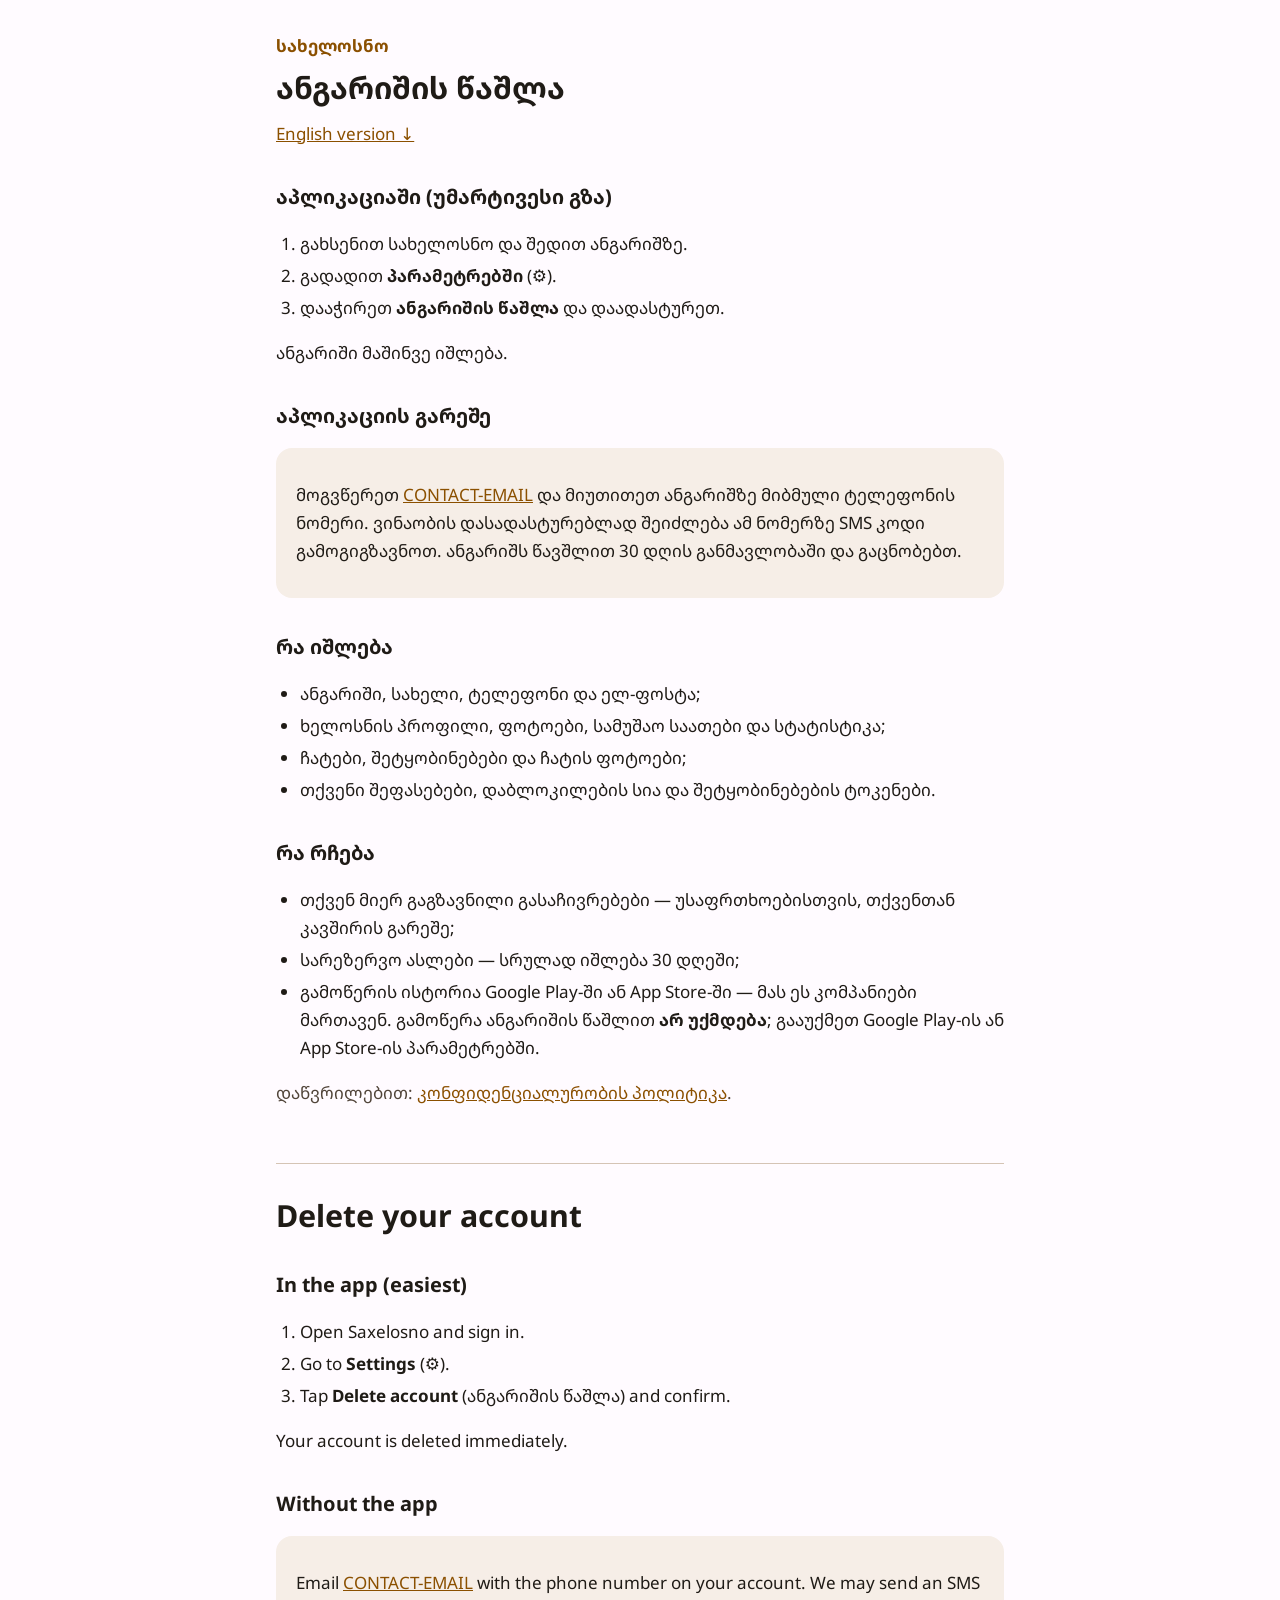
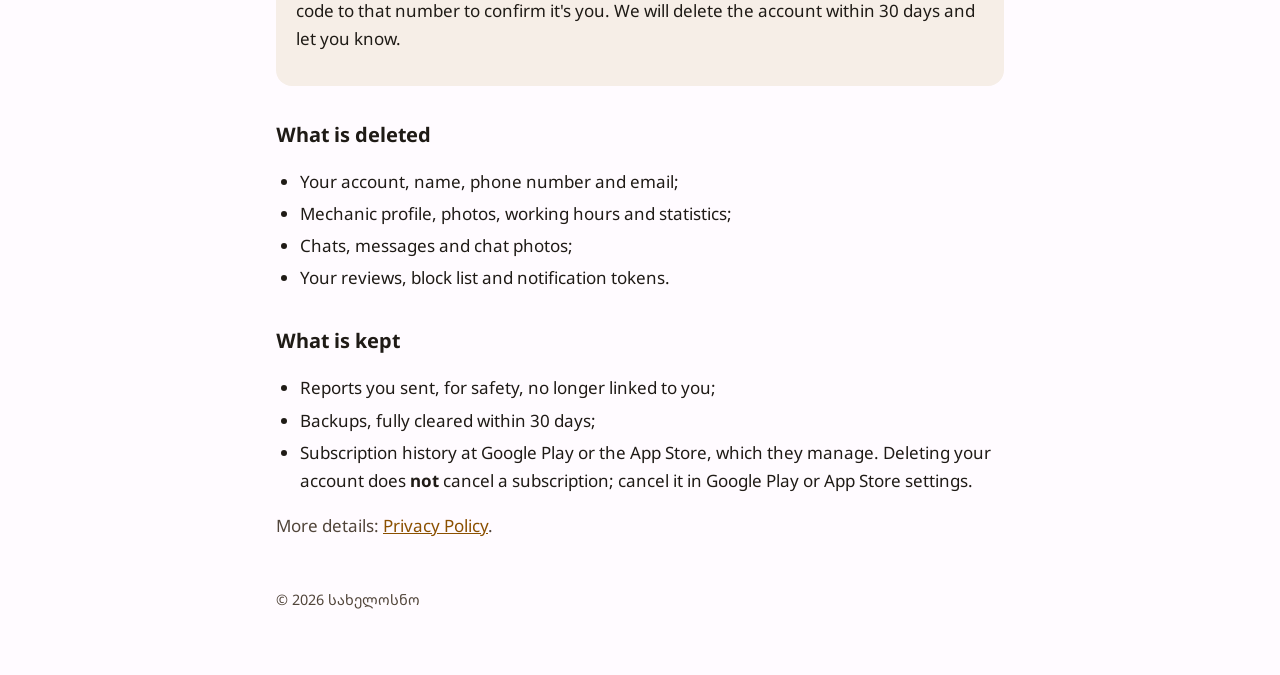
==== delete-account.html @ 9fb82072 "Add privacy policy and account deletion pages - site/: bilingual (Georgian/English) privacy policy, " ====
<!doctype html>
<html lang="ka">
<head>
  <meta charset="utf-8">
  <meta name="viewport" content="width=device-width, initial-scale=1">
  <title>ანგარიშის წაშლა — სახელოსნო</title>
  <meta name="description" content="როგორ წავშალოთ სახელოსნოს ანგარიში / How to delete your Saxelosno account">
  <link rel="preconnect" href="https://fonts.googleapis.com">
  <link rel="preconnect" href="https://fonts.gstatic.com" crossorigin>
  <link href="https://fonts.googleapis.com/css2?family=Noto+Sans+Georgian:wght@400;600;700&display=swap" rel="stylesheet">
  <link rel="stylesheet" href="style.css">
</head>
<body>
<main>
  <header>
    <a class="brand" href="./">სახელოსნო</a>
    <h1>ანგარიშის წაშლა</h1>
    <nav class="lang-switch"><a href="#en">English version ↓</a></nav>
  </header>

  <h2>აპლიკაციაში (უმარტივესი გზა)</h2>
  <ol>
    <li>გახსენით სახელოსნო და შედით ანგარიშზე.</li>
    <li>გადადით <strong>პარამეტრებში</strong> (⚙️).</li>
    <li>დააჭირეთ <strong>ანგარიშის წაშლა</strong> და დაადასტურეთ.</li>
  </ol>
  <p>ანგარიში მაშინვე იშლება.</p>

  <h2>აპლიკაციის გარეშე</h2>
  <div class="card">
    <p>მოგვწერეთ <a href="mailto:CONTACT-EMAIL?subject=%E1%83%90%E1%83%9C%E1%83%92%E1%83%90%E1%83%A0%E1%83%98%E1%83%A8%E1%83%98%E1%83%A1%20%E1%83%AC%E1%83%90%E1%83%A8%E1%83%9A%E1%83%90">CONTACT-EMAIL</a> და მიუთითეთ ანგარიშზე მიბმული ტელეფონის ნომერი. ვინაობის დასადასტურებლად შეიძლება ამ ნომერზე SMS კოდი გამოგიგზავნოთ. ანგარიშს წავშლით 30 დღის განმავლობაში და გაცნობებთ.</p>
  </div>

  <h2>რა იშლება</h2>
  <ul>
    <li>ანგარიში, სახელი, ტელეფონი და ელ-ფოსტა;</li>
    <li>ხელოსნის პროფილი, ფოტოები, სამუშაო საათები და სტატისტიკა;</li>
    <li>ჩატები, შეტყობინებები და ჩატის ფოტოები;</li>
    <li>თქვენი შეფასებები, დაბლოკილების სია და შეტყობინებების ტოკენები.</li>
  </ul>

  <h2>რა რჩება</h2>
  <ul>
    <li>თქვენ მიერ გაგზავნილი გასაჩივრებები — უსაფრთხოებისთვის, თქვენთან კავშირის გარეშე;</li>
    <li>სარეზერვო ასლები — სრულად იშლება 30 დღეში;</li>
    <li>გამოწერის ისტორია Google Play-ში ან App Store-ში — მას ეს კომპანიები მართავენ. გამოწერა ანგარიშის წაშლით <strong>არ უქმდება</strong>; გააუქმეთ Google Play-ის ან App Store-ის პარამეტრებში.</li>
  </ul>

  <p class="muted">დაწვრილებით: <a href="privacy.html">კონფიდენციალურობის პოლიტიკა</a>.</p>

  <hr>

  <section id="en" lang="en">
    <h1>Delete your account</h1>

    <h2>In the app (easiest)</h2>
    <ol>
      <li>Open Saxelosno and sign in.</li>
      <li>Go to <strong>Settings</strong> (⚙️).</li>
      <li>Tap <strong>Delete account</strong> (ანგარიშის წაშლა) and confirm.</li>
    </ol>
    <p>Your account is deleted immediately.</p>

    <h2>Without the app</h2>
    <div class="card">
      <p>Email <a href="mailto:CONTACT-EMAIL?subject=Delete%20my%20account">CONTACT-EMAIL</a> with the phone number on your account. We may send an SMS code to that number to confirm it's you. We will delete the account within 30 days and let you know.</p>
    </div>

    <h2>What is deleted</h2>
    <ul>
      <li>Your account, name, phone number and email;</li>
      <li>Mechanic profile, photos, working hours and statistics;</li>
      <li>Chats, messages and chat photos;</li>
      <li>Your reviews, block list and notification tokens.</li>
    </ul>

    <h2>What is kept</h2>
    <ul>
      <li>Reports you sent, for safety, no longer linked to you;</li>
      <li>Backups, fully cleared within 30 days;</li>
      <li>Subscription history at Google Play or the App Store, which they manage. Deleting your account does <strong>not</strong> cancel a subscription; cancel it in Google Play or App Store settings.</li>
    </ul>

    <p class="muted">More details: <a href="privacy.html#en">Privacy Policy</a>.</p>
  </section>

  <footer>© 2026 სახელოსნო</footer>
</main>
</body>
</html>
---- style.css ----
:root {
  --bg: #fffbff;
  --surface: #f6eee7;
  --text: #1f1b16;
  --muted: #51453a;
  --primary: #8b5000;
  --border: #d5c4b5;
  color-scheme: light dark;
}

@media (prefers-color-scheme: dark) {
  :root {
    --bg: #1f1b16;
    --surface: #2b251f;
    --text: #ece0d6;
    --muted: #d5c4b5;
    --primary: #ffb870;
    --border: #51453a;
  }
}

* {
  box-sizing: border-box;
}

body {
  margin: 0;
  background: var(--bg);
  color: var(--text);
  font-family: 'Noto Sans Georgian', system-ui, -apple-system, 'Segoe UI', sans-serif;
  font-size: 17px;
  line-height: 1.65;
}

main {
  max-width: 760px;
  margin: 0 auto;
  padding: 32px 16px 64px;
}

header {
  margin-bottom: 32px;
}

.brand {
  color: var(--primary);
  font-weight: 700;
  text-decoration: none;
}

h1 {
  font-size: 1.9rem;
  line-height: 1.3;
  margin: 8px 0 4px;
}

h2 {
  font-size: 1.25rem;
  margin: 32px 0 8px;
}

.updated,
.muted {
  color: var(--muted);
}

a {
  color: var(--primary);
}

ul,
ol {
  padding-left: 1.4em;
}

li {
  margin: 4px 0;
}

.card {
  background: var(--surface);
  border-radius: 16px;
  padding: 16px 20px;
  margin: 16px 0;
}

.lang-switch {
  display: flex;
  gap: 12px;
  margin-top: 12px;
}

hr {
  border: none;
  border-top: 1px solid var(--border);
  margin: 56px 0 32px;
}

footer {
  margin-top: 48px;
  color: var(--muted);
  font-size: 0.9rem;
}
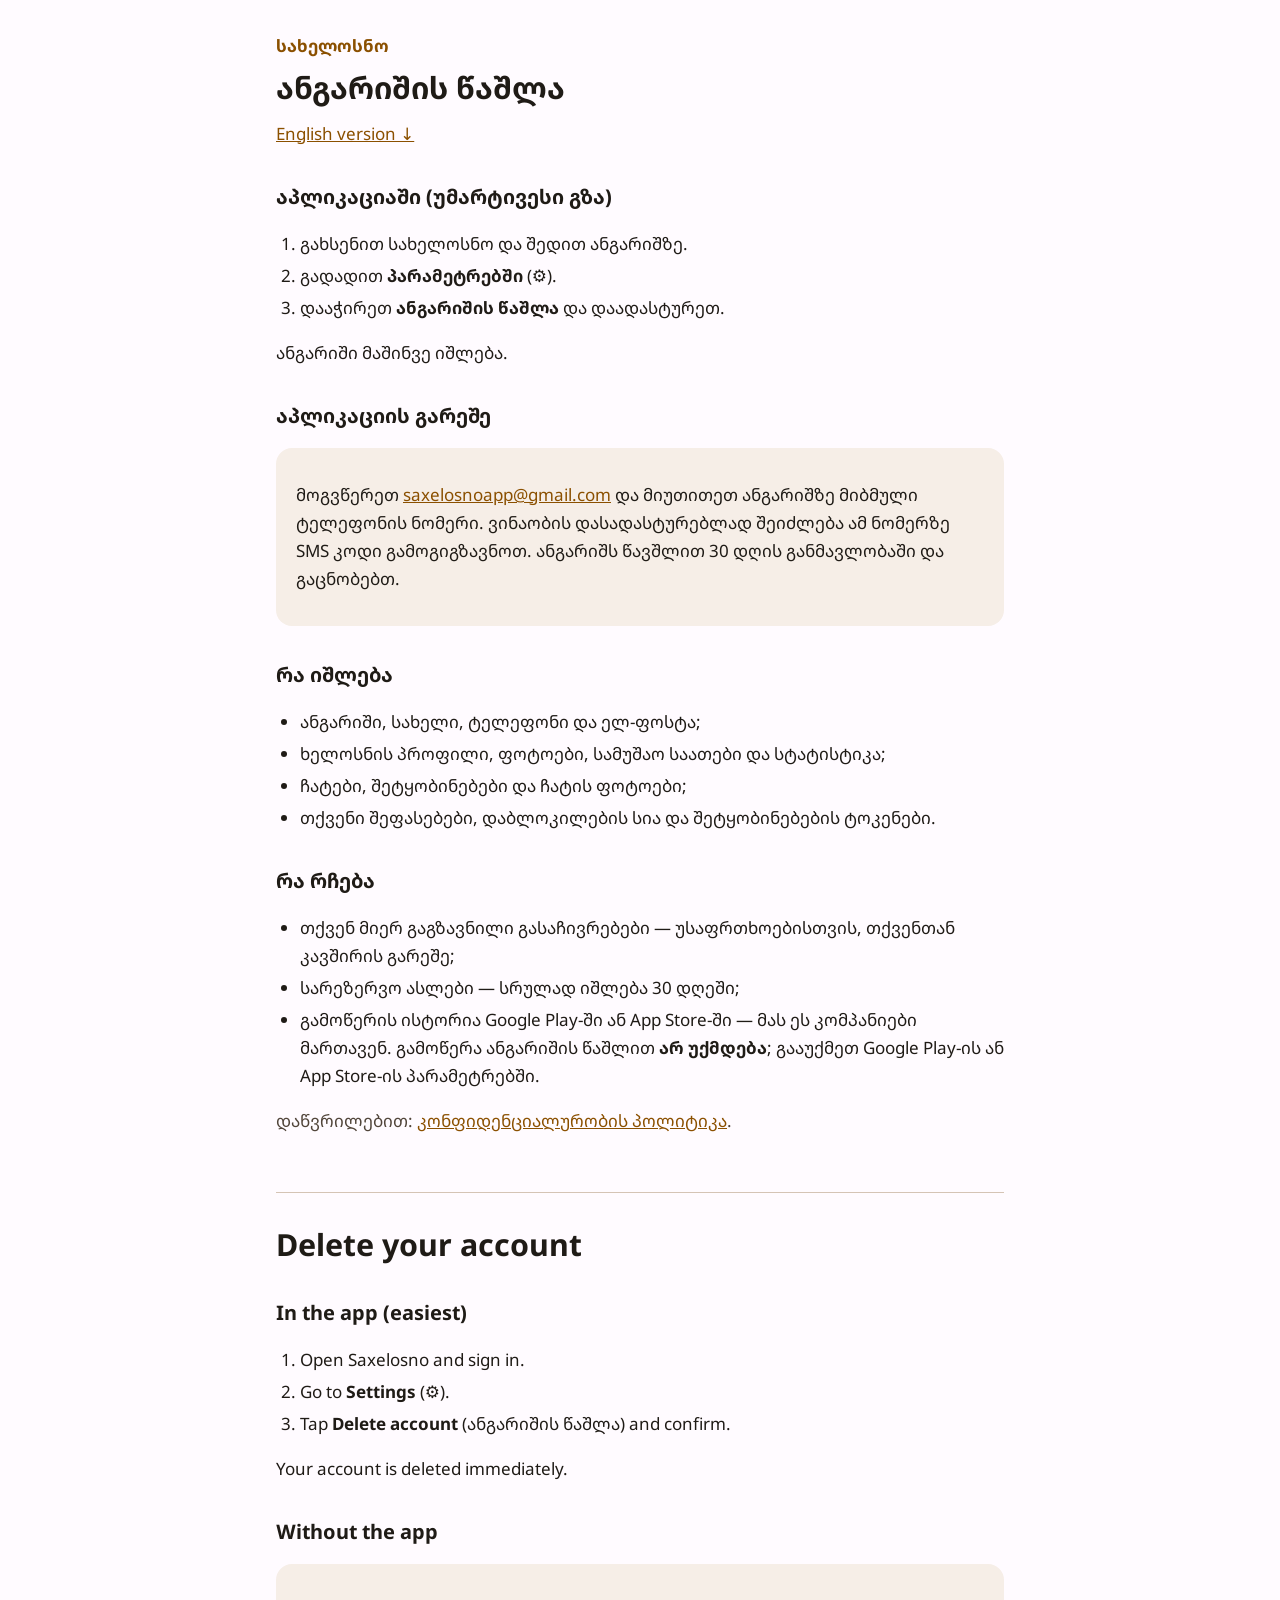
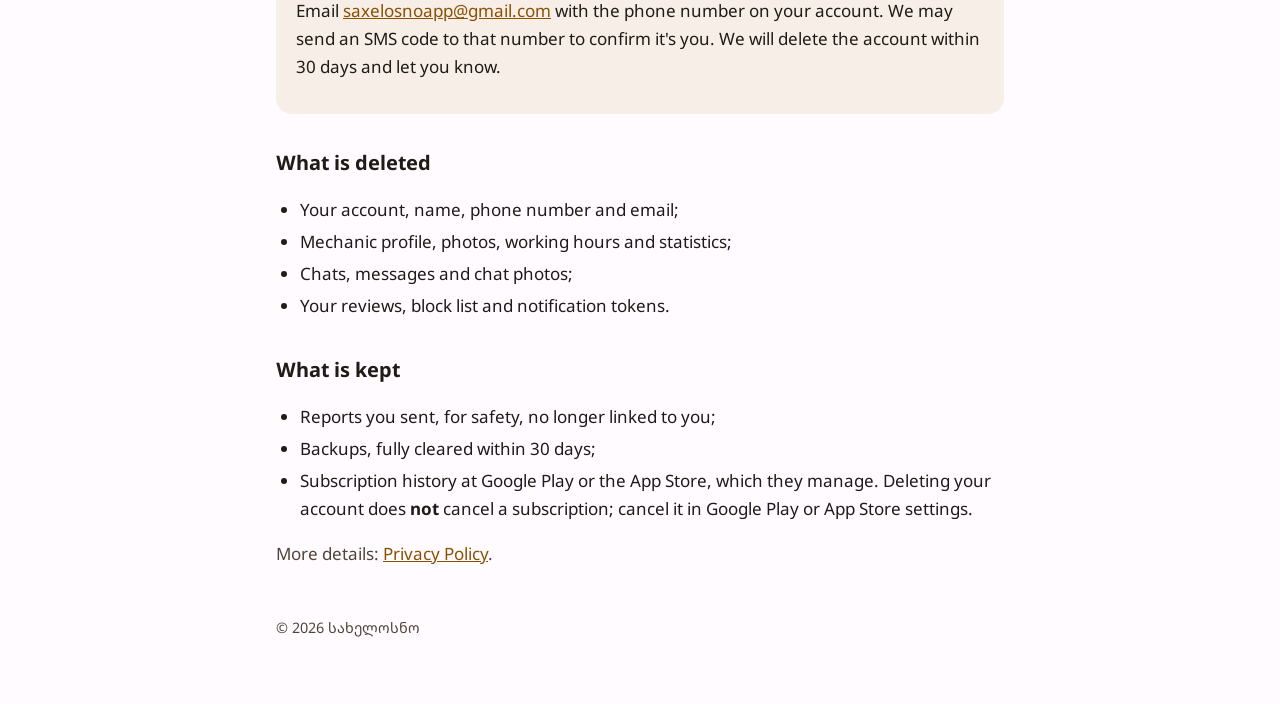
==== commit 9b1962cd: "Fill in the contact email on the website pages Co-Authored-By: Claude Opus 5.5 <noreply@anthropic.co" ====
--- a/delete-account.html
+++ b/delete-account.html
@@ -28,7 +28,7 @@
 
   <h2>აპლიკაციის გარეშე</h2>
   <div class="card">
-    <p>მოგვწერეთ <a href="mailto:CONTACT-EMAIL?subject=%E1%83%90%E1%83%9C%E1%83%92%E1%83%90%E1%83%A0%E1%83%98%E1%83%A8%E1%83%98%E1%83%A1%20%E1%83%AC%E1%83%90%E1%83%A8%E1%83%9A%E1%83%90">CONTACT-EMAIL</a> და მიუთითეთ ანგარიშზე მიბმული ტელეფონის ნომერი. ვინაობის დასადასტურებლად შეიძლება ამ ნომერზე SMS კოდი გამოგიგზავნოთ. ანგარიშს წავშლით 30 დღის განმავლობაში და გაცნობებთ.</p>
+    <p>მოგვწერეთ <a href="mailto:saxelosnoapp@gmail.com?subject=%E1%83%90%E1%83%9C%E1%83%92%E1%83%90%E1%83%A0%E1%83%98%E1%83%A8%E1%83%98%E1%83%A1%20%E1%83%AC%E1%83%90%E1%83%A8%E1%83%9A%E1%83%90">saxelosnoapp@gmail.com</a> და მიუთითეთ ანგარიშზე მიბმული ტელეფონის ნომერი. ვინაობის დასადასტურებლად შეიძლება ამ ნომერზე SMS კოდი გამოგიგზავნოთ. ანგარიშს წავშლით 30 დღის განმავლობაში და გაცნობებთ.</p>
   </div>
 
   <h2>რა იშლება</h2>
@@ -63,7 +63,7 @@
 
     <h2>Without the app</h2>
     <div class="card">
-      <p>Email <a href="mailto:CONTACT-EMAIL?subject=Delete%20my%20account">CONTACT-EMAIL</a> with the phone number on your account. We may send an SMS code to that number to confirm it's you. We will delete the account within 30 days and let you know.</p>
+      <p>Email <a href="mailto:saxelosnoapp@gmail.com?subject=Delete%20my%20account">saxelosnoapp@gmail.com</a> with the phone number on your account. We may send an SMS code to that number to confirm it's you. We will delete the account within 30 days and let you know.</p>
     </div>
 
     <h2>What is deleted</h2>
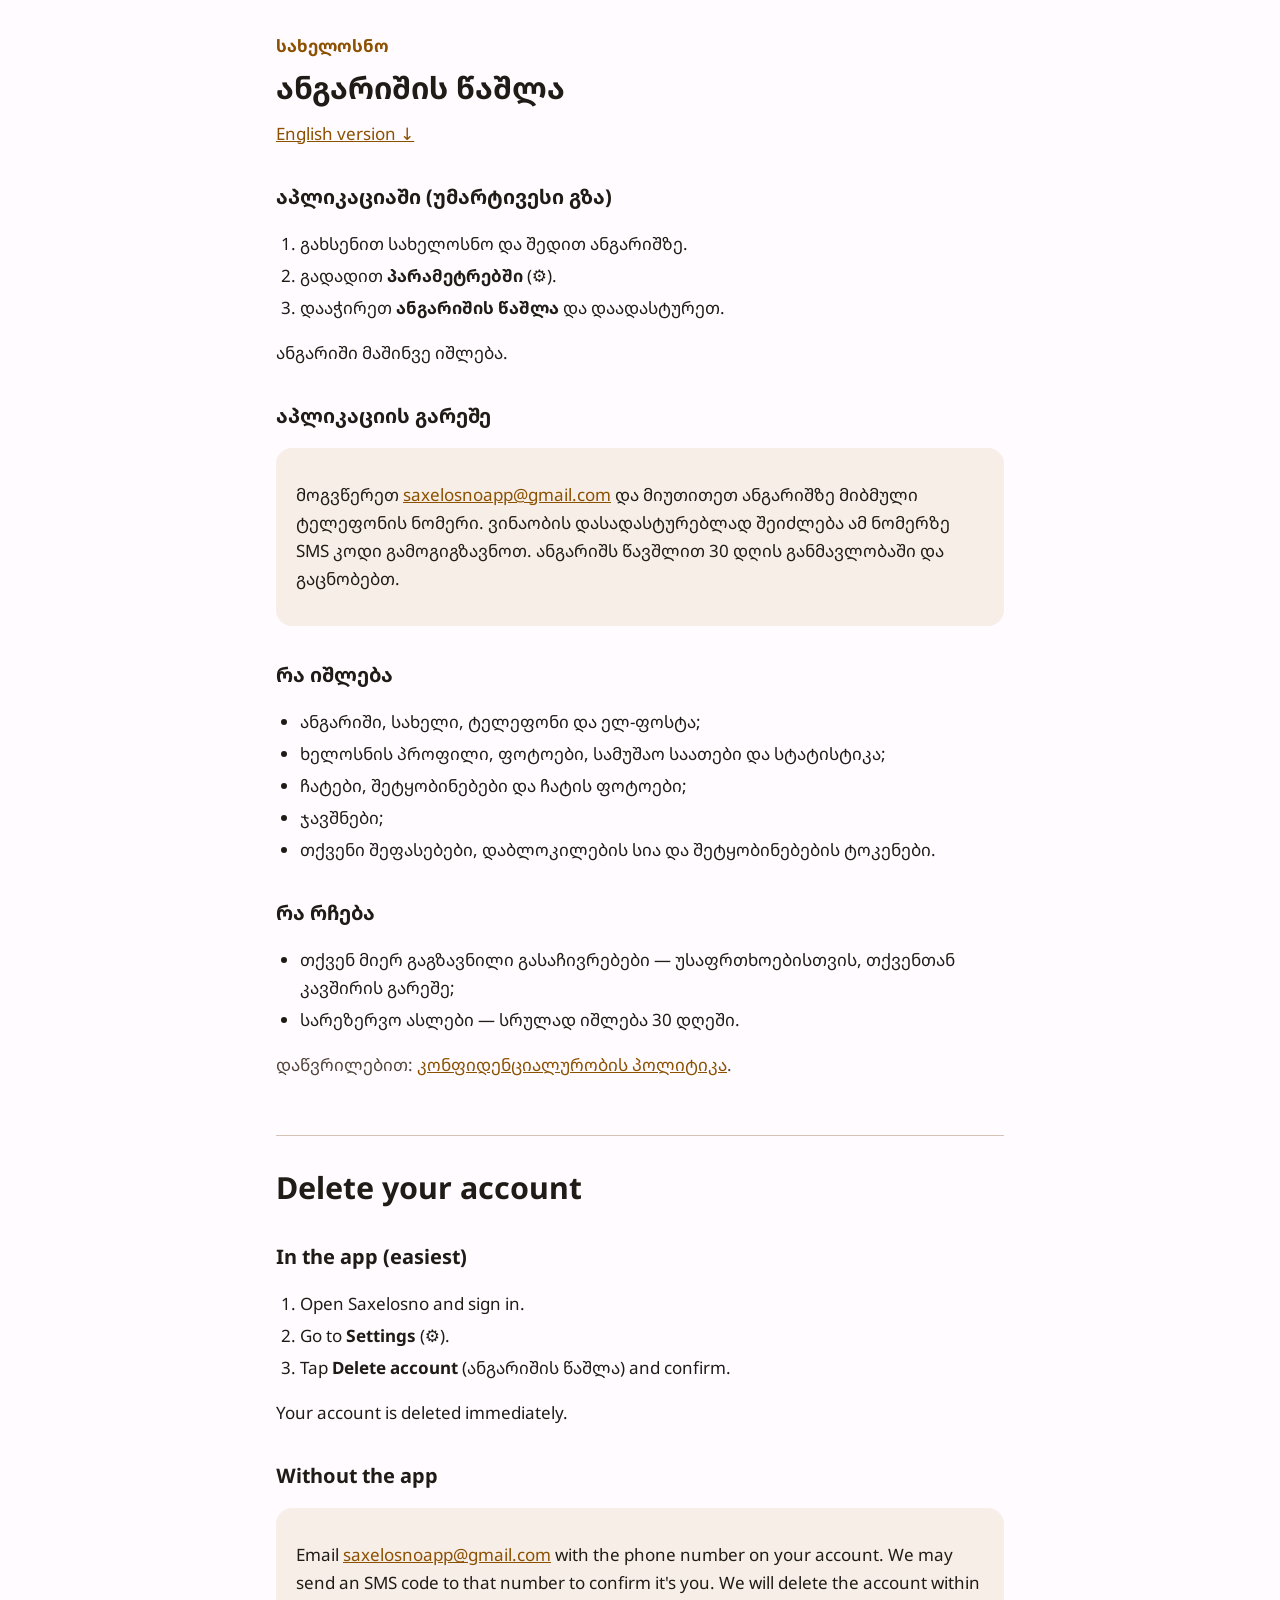
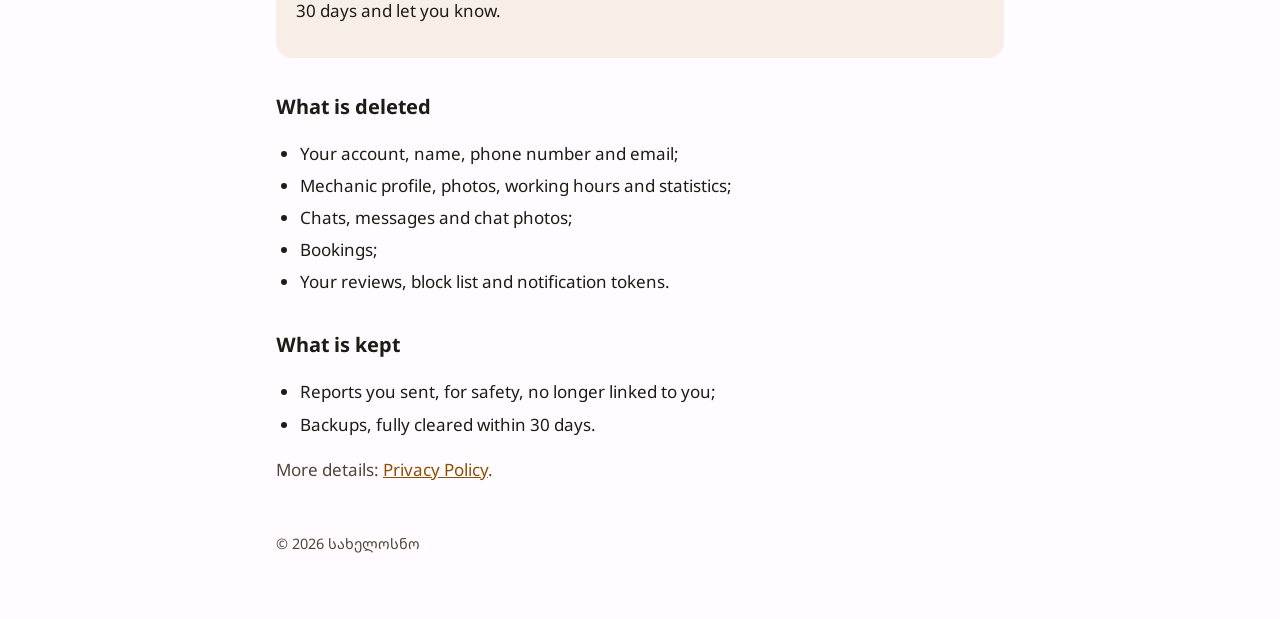
==== commit 8eebcff1: "Replace premium with an earned verified badge Premium was a digital subscription, which a Georgian G" ====
--- a/delete-account.html
+++ b/delete-account.html
@@ -8,7 +8,7 @@
   <link rel="preconnect" href="https://fonts.googleapis.com">
   <link rel="preconnect" href="https://fonts.gstatic.com" crossorigin>
   <link href="https://fonts.googleapis.com/css2?family=Noto+Sans+Georgian:wght@400;600;700&display=swap" rel="stylesheet">
-  <link rel="stylesheet" href="style.css">
+  <link rel="stylesheet" href="style.css?v=2">
 </head>
 <body>
 <main>
@@ -36,14 +36,14 @@
     <li>ანგარიში, სახელი, ტელეფონი და ელ-ფოსტა;</li>
     <li>ხელოსნის პროფილი, ფოტოები, სამუშაო საათები და სტატისტიკა;</li>
     <li>ჩატები, შეტყობინებები და ჩატის ფოტოები;</li>
+    <li>ჯავშნები;</li>
     <li>თქვენი შეფასებები, დაბლოკილების სია და შეტყობინებების ტოკენები.</li>
   </ul>
 
   <h2>რა რჩება</h2>
   <ul>
     <li>თქვენ მიერ გაგზავნილი გასაჩივრებები — უსაფრთხოებისთვის, თქვენთან კავშირის გარეშე;</li>
-    <li>სარეზერვო ასლები — სრულად იშლება 30 დღეში;</li>
-    <li>გამოწერის ისტორია Google Play-ში ან App Store-ში — მას ეს კომპანიები მართავენ. გამოწერა ანგარიშის წაშლით <strong>არ უქმდება</strong>; გააუქმეთ Google Play-ის ან App Store-ის პარამეტრებში.</li>
+    <li>სარეზერვო ასლები — სრულად იშლება 30 დღეში.</li>
   </ul>
 
   <p class="muted">დაწვრილებით: <a href="privacy.html">კონფიდენციალურობის პოლიტიკა</a>.</p>
@@ -71,14 +71,14 @@
       <li>Your account, name, phone number and email;</li>
       <li>Mechanic profile, photos, working hours and statistics;</li>
       <li>Chats, messages and chat photos;</li>
+      <li>Bookings;</li>
       <li>Your reviews, block list and notification tokens.</li>
     </ul>
 
     <h2>What is kept</h2>
     <ul>
       <li>Reports you sent, for safety, no longer linked to you;</li>
-      <li>Backups, fully cleared within 30 days;</li>
-      <li>Subscription history at Google Play or the App Store, which they manage. Deleting your account does <strong>not</strong> cancel a subscription; cancel it in Google Play or App Store settings.</li>
+      <li>Backups, fully cleared within 30 days.</li>
     </ul>
 
     <p class="muted">More details: <a href="privacy.html#en">Privacy Policy</a>.</p>
--- a/style.css
+++ b/style.css
@@ -49,9 +49,17 @@
 }
 
 h1 {
-  font-size: 1.9rem;
+  /* Smaller on phones: Georgian words like კონფიდენციალურობის are long. */
+  font-size: clamp(1.45rem, 6vw, 1.9rem);
   line-height: 1.3;
   margin: 8px 0 4px;
+}
+
+h1,
+h2,
+p,
+li {
+  overflow-wrap: break-word;
 }
 
 h2 {
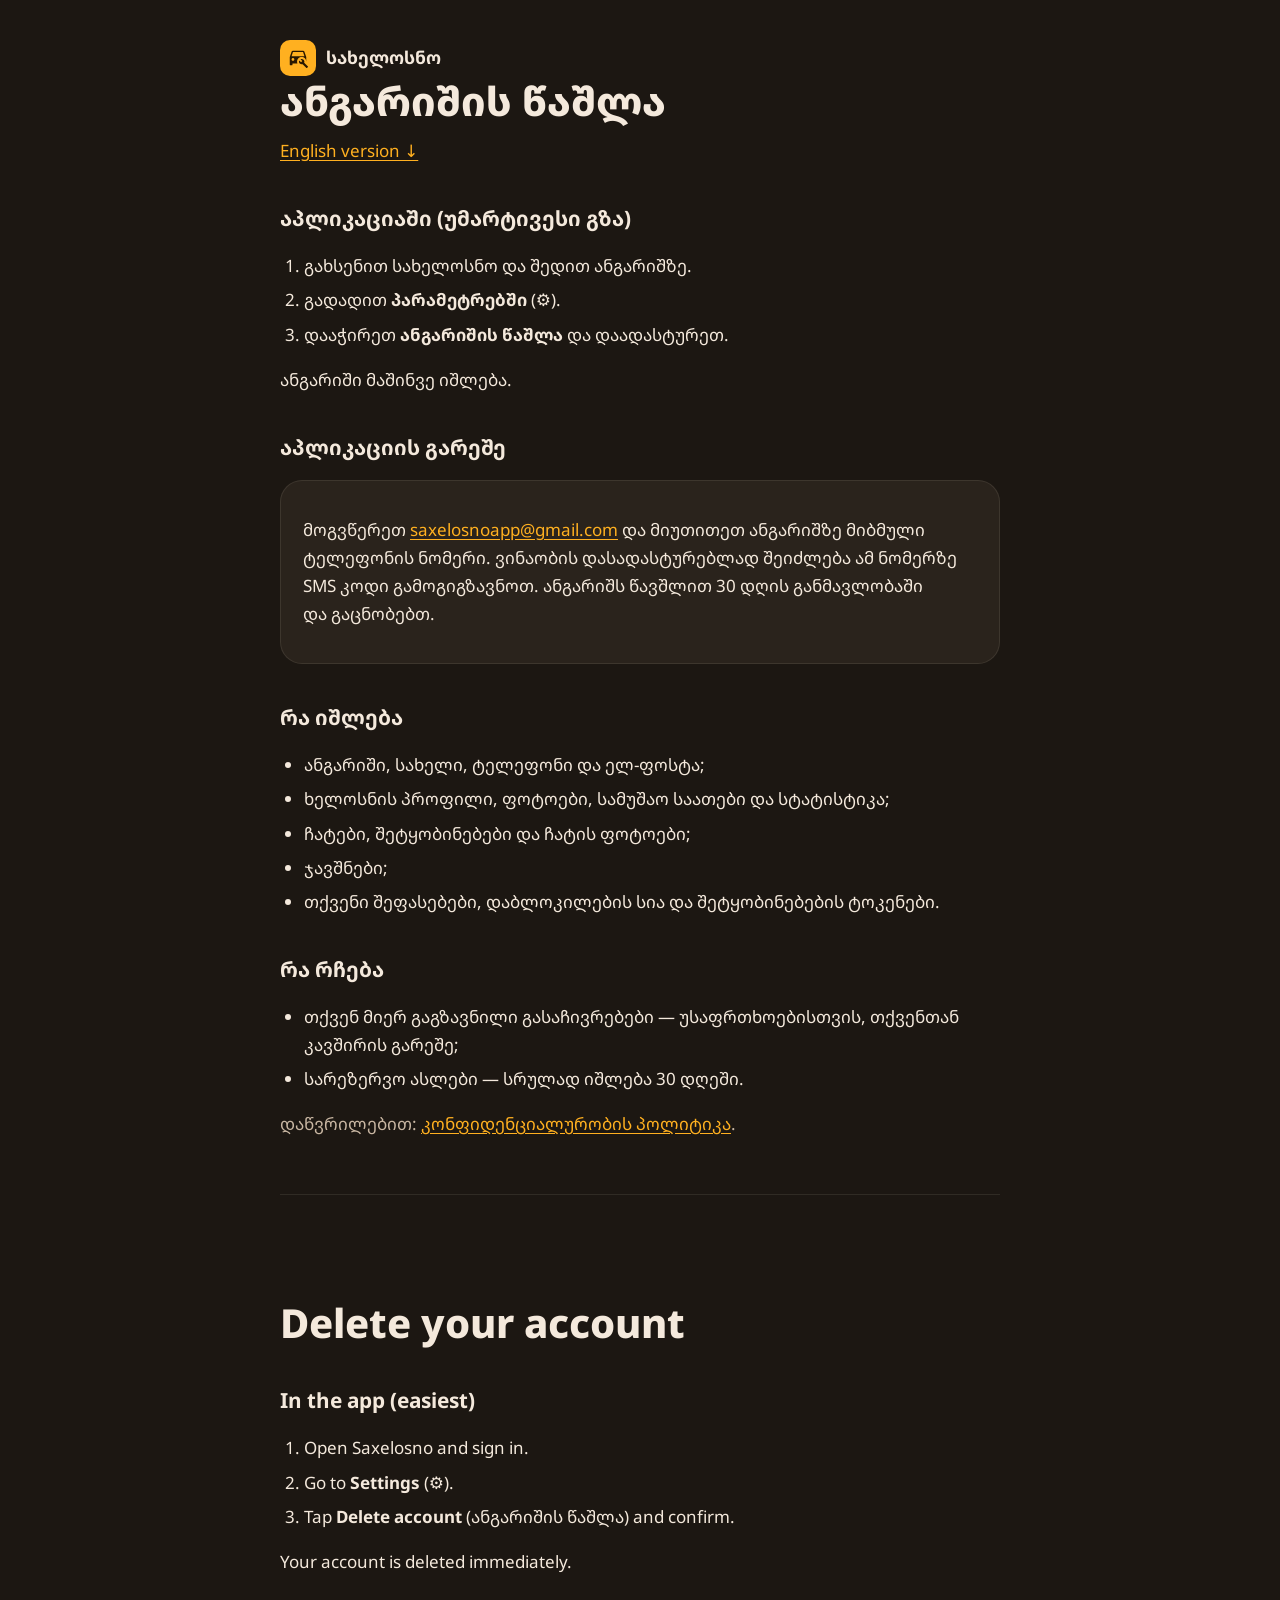
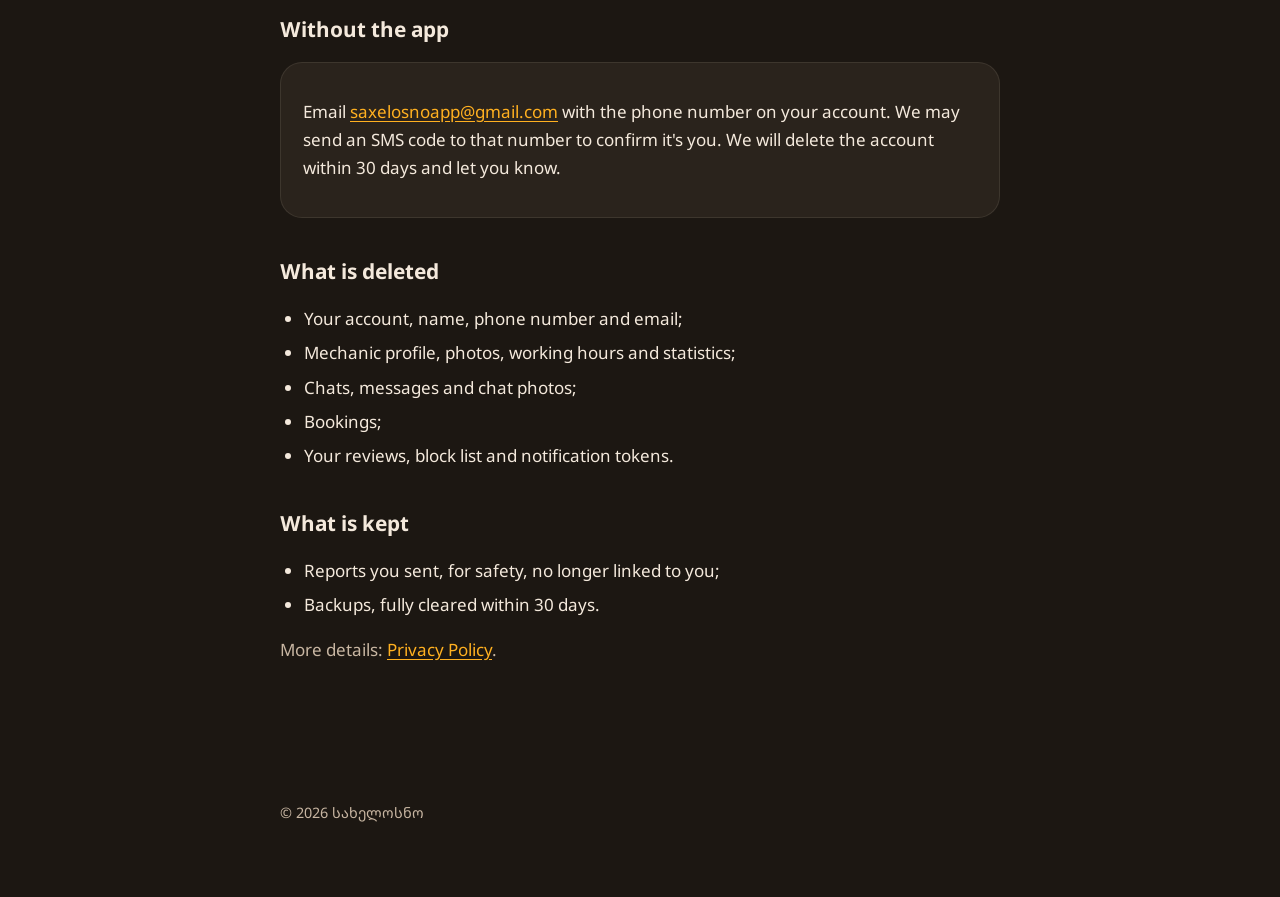
==== commit 36467cf0: "Website redesign: new home page preview and restyled pages New shared style in the app's look (deep " ====
--- a/delete-account.html
+++ b/delete-account.html
@@ -3,17 +3,19 @@
 <head>
   <meta charset="utf-8">
   <meta name="viewport" content="width=device-width, initial-scale=1">
+  <meta name="theme-color" content="#1c1712">
+  <link rel="icon" href="img/apple-touch-icon.png">
   <title>ანგარიშის წაშლა — სახელოსნო</title>
   <meta name="description" content="როგორ წავშალოთ სახელოსნოს ანგარიში / How to delete your Saxelosno account">
   <link rel="preconnect" href="https://fonts.googleapis.com">
   <link rel="preconnect" href="https://fonts.gstatic.com" crossorigin>
-  <link href="https://fonts.googleapis.com/css2?family=Noto+Sans+Georgian:wght@400;600;700&display=swap" rel="stylesheet">
-  <link rel="stylesheet" href="style.css?v=2">
+  <link href="https://fonts.googleapis.com/css2?family=Noto+Sans+Georgian:wght@400;500;600;700;800&display=swap" rel="stylesheet">
+  <link rel="stylesheet" href="style.css?v=3">
 </head>
 <body>
-<main>
+<main class="doc">
   <header>
-    <a class="brand" href="./">სახელოსნო</a>
+    <a class="wordmark" href="./"><span class="mark" aria-hidden="true"><svg viewBox="0 0 24 24"><path d="M20.96 16.45C20.97 16.3 21 16.15 21 16V16.5L20.96 16.45M11 16C11 16.71 11.15 17.39 11.42 18H6V19C6 19.55 5.55 20 5 20H4C3.45 20 3 19.55 3 19V11L5.08 5C5.28 4.42 5.84 4 6.5 4H17.5C18.16 4 18.72 4.42 18.92 5L21 11V16C21 13.24 18.76 11 16 11S11 13.24 11 16M8 13.5C8 12.67 7.33 12 6.5 12S5 12.67 5 13.5 5.67 15 6.5 15 8 14.33 8 13.5M19 10L17.5 5.5H6.5L5 10H19M22.87 21.19L18.76 17.08C19.17 16.04 18.94 14.82 18.08 13.97C17.18 13.06 15.83 12.88 14.74 13.38L16.68 15.32L15.33 16.68L13.34 14.73C12.8 15.82 13.05 17.17 13.93 18.08C14.79 18.94 16 19.16 17.05 18.76L21.16 22.86C21.34 23.05 21.61 23.05 21.79 22.86L22.83 21.83C23.05 21.65 23.05 21.33 22.87 21.19Z"/></svg></span>სახელოსნო</a>
     <h1>ანგარიშის წაშლა</h1>
     <nav class="lang-switch"><a href="#en">English version ↓</a></nav>
   </header>
--- a/style.css
+++ b/style.css
@@ -1,70 +1,631 @@
+/*
+ * saxelosno.com — the app's "night workshop" look: deep warm brown, one amber
+ * accent, cream text, Noto Sans Georgian. Shared by every page.
+ */
 :root {
-  --bg: #fffbff;
-  --surface: #f6eee7;
-  --text: #1f1b16;
-  --muted: #51453a;
-  --primary: #8b5000;
-  --border: #d5c4b5;
-  color-scheme: light dark;
-}
-
-@media (prefers-color-scheme: dark) {
-  :root {
-    --bg: #1f1b16;
-    --surface: #2b251f;
-    --text: #ece0d6;
-    --muted: #d5c4b5;
-    --primary: #ffb870;
-    --border: #51453a;
-  }
+  --bg: #1c1712;
+  --bg-deep: #140f0a;
+  --surface: #2a231c;
+  --surface-2: #342b22;
+  --line: rgba(255, 236, 214, 0.09);
+  --text: #f4e9dc;
+  --muted: #c8b6a2;
+  --amber: #ffb020;
+  --amber-soft: rgba(255, 176, 32, 0.14);
+  --on-amber: #291800;
+  --radius-sheet: 28px;
+  --radius-card: 22px;
+  --ease: cubic-bezier(0.22, 1, 0.36, 1);
+  color-scheme: dark;
 }
 
 * {
   box-sizing: border-box;
+}
+
+html {
+  scroll-behavior: smooth;
 }
 
 body {
   margin: 0;
   background: var(--bg);
   color: var(--text);
-  font-family: 'Noto Sans Georgian', system-ui, -apple-system, 'Segoe UI', sans-serif;
+  font-family: 'Noto Sans Georgian', system-ui, sans-serif;
   font-size: 17px;
   line-height: 1.65;
-}
-
-main {
-  max-width: 760px;
-  margin: 0 auto;
-  padding: 32px 16px 64px;
-}
-
-header {
-  margin-bottom: 32px;
-}
-
-.brand {
-  color: var(--primary);
-  font-weight: 700;
-  text-decoration: none;
-}
-
-h1 {
-  /* Smaller on phones: Georgian words like კონფიდენციალურობის are long. */
-  font-size: clamp(1.45rem, 6vw, 1.9rem);
-  line-height: 1.3;
-  margin: 8px 0 4px;
+  -webkit-font-smoothing: antialiased;
 }
 
 h1,
 h2,
+h3,
 p,
 li {
   overflow-wrap: break-word;
-}
-
-h2 {
+  text-wrap: pretty;
+}
+
+a {
+  color: var(--amber);
+  text-underline-offset: 3px;
+}
+
+a:focus-visible,
+button:focus-visible {
+  outline: 2px solid var(--amber);
+  outline-offset: 3px;
+  border-radius: 8px;
+}
+
+img {
+  max-width: 100%;
+  display: block;
+}
+
+.wrap {
+  max-width: 1120px;
+  margin: 0 auto;
+  padding: 0 20px;
+}
+
+/* ---------- Language switch (Georgian default, English second) ---------- */
+html:not([data-lang='en']) .en,
+html[data-lang='en'] .ka {
+  display: none !important;
+}
+
+/* ---------- Top bar ---------- */
+.topbar {
+  position: sticky;
+  top: 0;
+  z-index: 10;
+  background: rgba(28, 23, 18, 0.78);
+  backdrop-filter: blur(14px) saturate(140%);
+  -webkit-backdrop-filter: blur(14px) saturate(140%);
+  border-bottom: 1px solid var(--line);
+}
+
+.topbar .wrap {
+  display: flex;
+  align-items: center;
+  justify-content: space-between;
+  gap: 16px;
+  height: 64px;
+}
+
+.wordmark {
+  display: inline-flex;
+  align-items: center;
+  gap: 10px;
+  color: var(--text);
+  font-weight: 700;
+  font-size: 1.1rem;
+  text-decoration: none;
+}
+
+.mark {
+  display: inline-grid;
+  place-items: center;
+  flex: none;
+  width: 36px;
+  height: 36px;
+  border-radius: 10px;
+  background: var(--amber);
+}
+
+.mark svg {
+  width: 22px;
+  height: 22px;
+  fill: var(--on-amber);
+}
+
+.lang {
+  display: inline-flex;
+  padding: 3px;
+  border-radius: 999px;
+  background: var(--surface);
+  border: 1px solid var(--line);
+}
+
+.lang button {
+  font: inherit;
+  font-size: 0.85rem;
+  font-weight: 600;
+  color: var(--muted);
+  background: none;
+  border: 0;
+  padding: 5px 12px;
+  border-radius: 999px;
+  cursor: pointer;
+  transition: background 0.25s var(--ease), color 0.25s var(--ease);
+}
+
+.lang button[aria-pressed='true'] {
+  background: var(--amber);
+  color: var(--on-amber);
+}
+
+/* ---------- Buttons ---------- */
+.btn {
+  display: inline-flex;
+  align-items: center;
+  justify-content: center;
+  gap: 12px;
+  min-height: 56px;
+  padding: 10px 26px;
+  border-radius: 999px;
+  font: inherit;
+  font-weight: 600;
+  text-decoration: none;
+  border: 0;
+  cursor: pointer;
+  transition: transform 0.2s var(--ease), background 0.25s var(--ease), box-shadow 0.25s var(--ease);
+}
+
+.btn:active {
+  transform: scale(0.97);
+}
+
+.btn svg {
+  width: 26px;
+  height: 26px;
+  flex: none;
+  fill: currentColor;
+}
+
+.btn-store {
+  background: var(--amber);
+  color: var(--on-amber);
+  box-shadow: 0 10px 30px -10px rgba(255, 176, 32, 0.55);
+}
+
+.btn-store:hover {
+  box-shadow: 0 14px 38px -10px rgba(255, 176, 32, 0.75);
+}
+
+.btn-store .stack {
+  display: grid;
+  line-height: 1.2;
+  text-align: left;
+}
+
+.btn-store .stack small {
+  font-size: 0.72rem;
+  font-weight: 500;
+  opacity: 0.8;
+}
+
+.btn-store .stack strong {
+  font-size: 1.05rem;
+}
+
+/* Not published yet: same shape, quieter, not clickable. */
+.btn-store[aria-disabled='true'] {
+  cursor: default;
+  background: var(--surface-2);
+  color: var(--text);
+  box-shadow: inset 0 0 0 1px var(--line);
+}
+
+.btn-store[aria-disabled='true'] svg {
+  fill: var(--amber);
+}
+
+.btn-ghost {
+  background: transparent;
+  color: var(--text);
+  box-shadow: inset 0 0 0 1px var(--line);
+}
+
+.btn-ghost:hover {
+  background: var(--surface);
+}
+
+/* ---------- Hero ---------- */
+.hero {
+  position: relative;
+  overflow: hidden;
+  padding: 56px 0 72px;
+}
+
+/* Warm workshop-lamp glow behind the phone. */
+.hero::before {
+  content: '';
+  position: absolute;
+  width: 760px;
+  height: 760px;
+  right: -180px;
+  top: -120px;
+  background: radial-gradient(closest-side, rgba(255, 176, 32, 0.28), rgba(255, 176, 32, 0.06) 55%, transparent 72%);
+  pointer-events: none;
+}
+
+.hero .wrap {
+  position: relative;
+  display: grid;
+  gap: 48px;
+  align-items: center;
+}
+
+.eyebrow {
+  display: inline-flex;
+  align-items: center;
+  gap: 8px;
+  margin: 0 0 18px;
+  padding: 6px 14px;
+  border-radius: 999px;
+  background: var(--amber-soft);
+  color: var(--amber);
+  font-size: 0.85rem;
+  font-weight: 600;
+}
+
+.hero h1 {
+  margin: 0;
+  font-size: clamp(2.6rem, 9vw, 5.2rem);
+  font-weight: 800;
+  line-height: 1.05;
+  letter-spacing: -0.01em;
+}
+
+.hero h1 em {
+  font-style: normal;
+  color: var(--amber);
+}
+
+.hero .lead {
+  max-width: 34ch;
+  margin: 22px 0 32px;
+  color: var(--muted);
+  font-size: clamp(1.05rem, 2.4vw, 1.25rem);
+}
+
+.cta-row {
+  display: flex;
+  flex-wrap: wrap;
+  gap: 12px;
+}
+
+.fine {
+  margin: 16px 0 0;
+  color: var(--muted);
+  font-size: 0.9rem;
+}
+
+/* ---------- Phone frame around real app screenshots ---------- */
+.phone {
+  position: relative;
+  width: min(300px, 78vw);
+  aspect-ratio: 600 / 1250;
+  padding: 9px;
+  border-radius: 46px;
+  background: linear-gradient(160deg, #3a3027, #0f0b07);
+  box-shadow: 0 40px 80px -30px rgba(0, 0, 0, 0.75), inset 0 0 0 1px rgba(255, 236, 214, 0.08);
+}
+
+.phone img {
+  width: 100%;
+  height: 100%;
+  object-fit: cover;
+  border-radius: 38px;
+}
+
+.hero-visual {
+  position: relative;
+  display: flex;
+  justify-content: center;
+}
+
+.hero-visual .phone {
+  animation: float 7s ease-in-out infinite;
+}
+
+@keyframes float {
+  50% {
+    transform: translateY(-10px);
+  }
+}
+
+/* ---------- Sections ---------- */
+section {
+  padding: 72px 0;
+}
+
+.section-head {
+  max-width: 640px;
+  margin-bottom: 40px;
+}
+
+.section-head h2 {
+  margin: 0 0 10px;
+  font-size: clamp(1.8rem, 5vw, 2.8rem);
+  font-weight: 800;
+  line-height: 1.15;
+}
+
+.section-head p {
+  margin: 0;
+  color: var(--muted);
+  font-size: 1.1rem;
+}
+
+.kicker {
+  margin: 0 0 10px;
+  color: var(--amber);
+  font-size: 0.85rem;
+  font-weight: 700;
+  letter-spacing: 0.06em;
+  text-transform: uppercase;
+}
+
+/* Audience blocks: features on one side, the app on the other. */
+.audience {
+  display: grid;
+  gap: 40px;
+  align-items: center;
+  padding: 36px;
+  border-radius: var(--radius-sheet);
+  background: var(--surface);
+  border: 1px solid var(--line);
+}
+
+.audience + .audience {
+  margin-top: 24px;
+}
+
+.audience h3 {
+  margin: 0 0 6px;
+  font-size: clamp(1.5rem, 4vw, 2rem);
+  font-weight: 800;
+}
+
+.audience > div > p {
+  margin: 0 0 24px;
+  color: var(--muted);
+}
+
+.features {
+  display: grid;
+  gap: 18px;
+  margin: 0;
+  padding: 0;
+  list-style: none;
+}
+
+.features li {
+  display: grid;
+  grid-template-columns: 44px 1fr;
+  gap: 14px;
+  align-items: start;
+}
+
+.features .ico {
+  display: grid;
+  place-items: center;
+  width: 44px;
+  height: 44px;
+  border-radius: 14px;
+  background: var(--amber-soft);
+}
+
+.features .ico svg {
+  width: 24px;
+  height: 24px;
+  fill: var(--amber);
+}
+
+.features strong {
+  display: block;
+  font-size: 1.05rem;
+  line-height: 1.4;
+}
+
+/* The description under each feature title (not the title's own language spans). */
+.features li > div > span {
+  color: var(--muted);
+  font-size: 0.97rem;
+}
+
+.shots {
+  display: flex;
+  justify-content: center;
+  align-items: flex-end;
+}
+
+.shots .phone {
+  width: min(250px, 60vw);
+}
+
+.shots .phone + .phone {
+  margin-left: -60px;
+  margin-bottom: -28px;
+  transform: rotate(4deg);
+}
+
+/* A cropped top-of-screen view, fading out at the bottom. */
+.phone-top {
+  width: min(320px, 82vw);
+  padding: 9px 9px 0;
+  border-radius: 46px 46px 0 0;
+  background: linear-gradient(160deg, #3a3027, #0f0b07);
+  -webkit-mask-image: linear-gradient(#000 70%, transparent);
+  mask-image: linear-gradient(#000 70%, transparent);
+}
+
+.phone-top img {
+  border-radius: 38px 38px 0 0;
+}
+
+/* ---------- How it works ---------- */
+.steps {
+  display: grid;
+  gap: 16px;
+  margin: 0;
+  padding: 0;
+  list-style: none;
+  counter-reset: step;
+}
+
+.steps li {
+  counter-increment: step;
+  padding: 28px;
+  border-radius: var(--radius-card);
+  background: var(--surface);
+  border: 1px solid var(--line);
+}
+
+.steps li::before {
+  content: counter(step, decimal-leading-zero);
+  display: block;
+  margin-bottom: 14px;
+  color: var(--amber);
+  font-size: 2.4rem;
+  font-weight: 800;
+  line-height: 1;
+}
+
+.steps h3 {
+  margin: 0 0 6px;
   font-size: 1.25rem;
-  margin: 32px 0 8px;
+}
+
+.steps p {
+  margin: 0;
+  color: var(--muted);
+}
+
+/* ---------- Download band ---------- */
+.download {
+  position: relative;
+  overflow: hidden;
+  display: grid;
+  gap: 24px;
+  justify-items: start;
+  padding: 48px 36px;
+  border-radius: var(--radius-sheet);
+  background: var(--amber);
+  color: var(--on-amber);
+}
+
+/* The app's car-wrench mark, large and faint, in the corner. */
+.download .bg-mark {
+  position: absolute;
+  right: -50px;
+  bottom: -80px;
+  width: 320px;
+  height: 320px;
+  fill: var(--on-amber);
+  opacity: 0.1;
+  pointer-events: none;
+}
+
+.download > :not(.bg-mark) {
+  position: relative;
+}
+
+.download h2 {
+  margin: 0;
+  font-size: clamp(1.8rem, 5vw, 2.8rem);
+  font-weight: 800;
+  line-height: 1.15;
+}
+
+.download p {
+  margin: -12px 0 0;
+  max-width: 44ch;
+}
+
+.download .btn-store {
+  background: var(--on-amber);
+  color: #ffe1a6;
+  box-shadow: none;
+}
+
+.download .btn-store[aria-disabled='true'] {
+  background: rgba(41, 24, 0, 0.12);
+  color: var(--on-amber);
+  box-shadow: inset 0 0 0 1px rgba(41, 24, 0, 0.25);
+}
+
+.download .btn-store[aria-disabled='true'] svg {
+  fill: var(--on-amber);
+}
+
+/* ---------- Footer ---------- */
+.site-footer {
+  padding: 40px 0 56px;
+  border-top: 1px solid var(--line);
+  color: var(--muted);
+  font-size: 0.92rem;
+}
+
+.site-footer .wrap {
+  display: flex;
+  flex-wrap: wrap;
+  gap: 16px 32px;
+  align-items: center;
+  justify-content: space-between;
+}
+
+.site-footer nav {
+  display: flex;
+  flex-wrap: wrap;
+  gap: 8px 22px;
+}
+
+.site-footer a {
+  color: var(--text);
+  text-decoration: none;
+}
+
+.site-footer a:hover {
+  color: var(--amber);
+}
+
+/* ---------- Scroll reveal ---------- */
+.reveal {
+  opacity: 0;
+  transform: translateY(18px);
+  transition: opacity 0.7s var(--ease), transform 0.7s var(--ease);
+}
+
+.reveal.in {
+  opacity: 1;
+  transform: none;
+}
+
+/* ---------- Document pages (privacy, deletion, share link) ---------- */
+.doc {
+  max-width: 760px;
+  margin: 0 auto;
+  padding: 40px 20px 72px;
+}
+
+.doc header {
+  margin-bottom: 32px;
+}
+
+.doc h1 {
+  /* Long Georgian words like კონფიდენციალურობის need room on phones. */
+  font-size: clamp(1.7rem, 6vw, 2.5rem);
+  font-weight: 800;
+  line-height: 1.2;
+  margin: 0 0 8px;
+}
+
+.doc h2 {
+  font-size: 1.3rem;
+  margin: 36px 0 8px;
+}
+
+.doc ul,
+.doc ol {
+  padding-left: 1.4em;
+}
+
+.doc li {
+  margin: 6px 0;
 }
 
 .updated,
@@ -72,23 +633,11 @@
   color: var(--muted);
 }
 
-a {
-  color: var(--primary);
-}
-
-ul,
-ol {
-  padding-left: 1.4em;
-}
-
-li {
-  margin: 4px 0;
-}
-
 .card {
   background: var(--surface);
-  border-radius: 16px;
-  padding: 16px 20px;
+  border: 1px solid var(--line);
+  border-radius: var(--radius-card);
+  padding: 18px 22px;
   margin: 16px 0;
 }
 
@@ -98,14 +647,64 @@
   margin-top: 12px;
 }
 
-hr {
+.doc hr {
   border: none;
-  border-top: 1px solid var(--border);
+  border-top: 1px solid var(--line);
   margin: 56px 0 32px;
 }
 
-footer {
+.doc footer {
   margin-top: 48px;
   color: var(--muted);
   font-size: 0.9rem;
 }
+
+/* ---------- Wider screens ---------- */
+@media (min-width: 900px) {
+  .hero {
+    padding: 88px 0 104px;
+  }
+
+  .hero .wrap {
+    grid-template-columns: 1.15fr 0.85fr;
+  }
+
+  .audience {
+    grid-template-columns: 1fr 1fr;
+    padding: 48px 56px;
+  }
+
+  .audience.flip > :first-child {
+    order: 2;
+  }
+
+  .steps {
+    grid-template-columns: repeat(3, 1fr);
+  }
+
+  .download {
+    grid-template-columns: 1fr auto;
+    align-items: center;
+    padding: 56px 64px;
+  }
+
+  .download p {
+    margin: 8px 0 0;
+  }
+}
+
+@media (prefers-reduced-motion: reduce) {
+  html {
+    scroll-behavior: auto;
+  }
+
+  .hero-visual .phone {
+    animation: none;
+  }
+
+  .reveal {
+    opacity: 1;
+    transform: none;
+    transition: none;
+  }
+}
